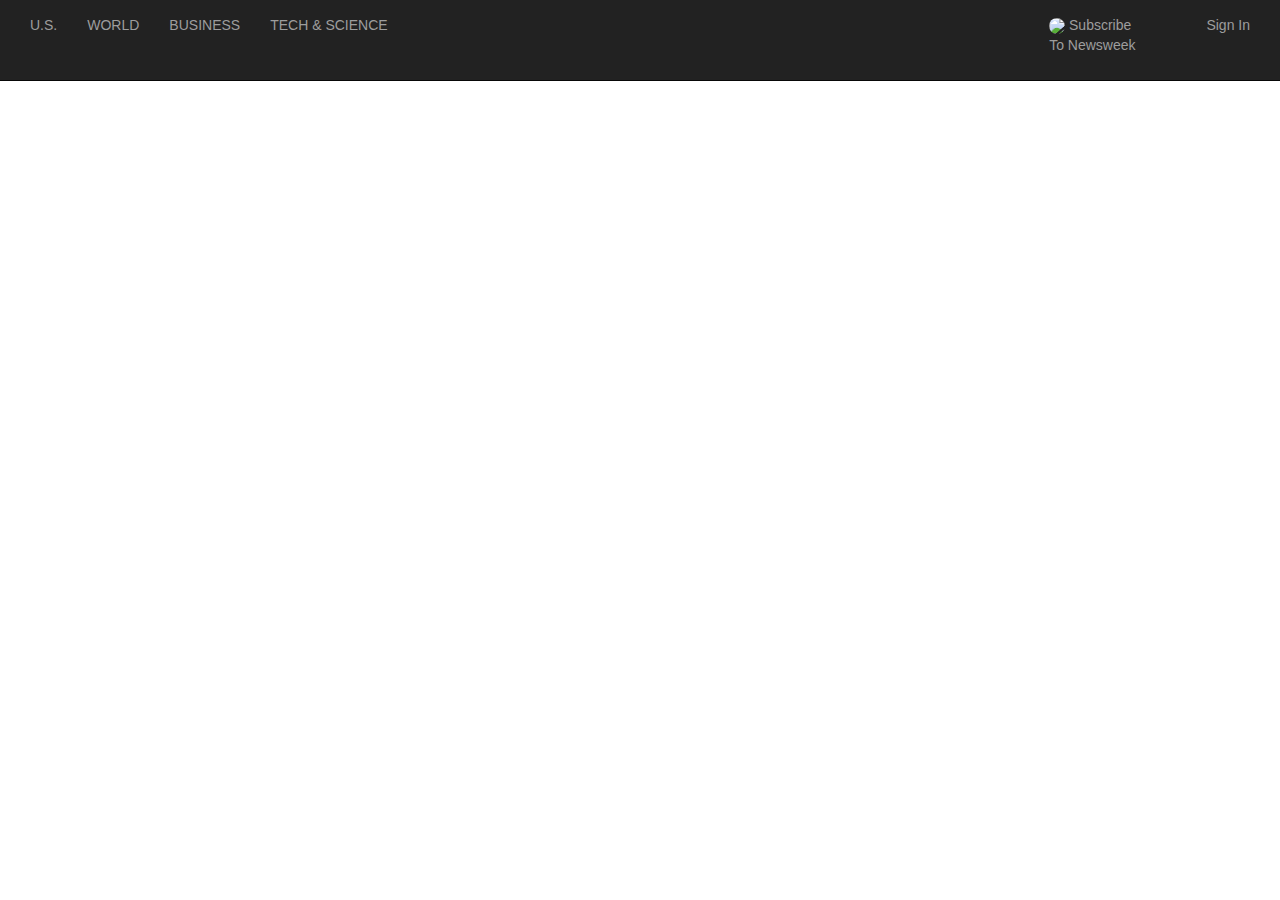
==== index.html @ 99d6cd41 "Create index.html" ====
<!DOCTYPE html>
<html lang="en">
  <!-- Head -->
  <head>
    <title>Newsweek</title>

    <link href="css/bootstrap.min.css" rel="stylesheet">
    <link href="css/navbar.css" rel="stylesheet">
    <link href="css/main.css" rel="stylesheet">
    <link href="css/sidebar.css" rel="stylesheet">
  </head>

  <!-- Body -->
  <body>
    <!-- Navbar -->
    <nav class="topnav navbar navbar-inverse navbar-static-top" role="navigation" id="main-nav">
      <div class="container-fluid">
        <div class="navbar-header hidden-xs">
          <a href="#" class="pull-left">
            <img class="visible-sm visible-lg" src="images/logo/logo_lg.svg" alt="">
            <img class="visible-md" src="images/logo/logo-sm.svg" alt="">
          </a>
        </div>
        <ul class="nav navbar-nav navbar-left nav-items visible-md visible-lg">
          <li><a href="#">U.S.</a></li>
          <li><a href="#">WORLD</a></li>
          <li><a href="#">BUSINESS</a></li>
          <li><a href="#">TECH & SCIENCE</a></li>
          <li><a href="#" class="glyphicon glyphicon-search"></a></li>
        </ul>
        <div id="navbar" class="navbar-collapse collapse">
          <a href="#" class="pull-left">
            <img class="visible-xs" src="images/logo/logo-sm.svg" alt="">
          </a>
          <!-- Smaller Screen Nav Bar -->
          <ul class="nav navbar-nav navbar-right hidden-lg hidden-md">
            <li class="divider-vertical"></li>
            <li class="dropdown dropdown-style">
              <a href="#" id="search-box" class="dropdown-toggle glyphicon glyphicon-search" data-toggle="dropdown"></a>
              <div class="banner-width-set">
              </div>
            </li>
            <li class="divider-vertical"></li>
            <li class="dropdown dropdown-style-sm-hamburger">
              <a href="#" id="hamburger" class="dropdown-toggle glyphicon glyphicon-menu-hamburger" data-toggle="dropdown"></a>
              <div class="banner-width-set">
              </div>
            </li>
          </ul>
          <!-- lg Screen Nav Bar -->
          <ul class="nav navbar-nav navbar-right visible-lg visible-md">
            <li class="divider-vertical"></li>
            <li class="dropdown">
              <a href="#" id="circular-image" class="dropdown-toggle" data-toggle="dropdown">
                <div class="banner-subscribe-to">
                  <div class="wrapper">
                    <p><img class="img-circle" src="images/navbar/nav-bar-img.jpg">
                      <span>Subscribe <br> To Newsweek</span>
                    </p>
                  </div>
                </div>
              </a>
            </li>
            <li class="divider-vertical"></li>
            <li class="dropdown dropdown-style">
              <a href="#" id="map-marker" class="dropdown-toggle glyphicon glyphicon-map-marker" data-toggle="dropdown"></a>
            </li>
            <li class="divider-vertical"></li>
            <li><a href="#">Sign In</a>
              <div class="banner-sign-in">
              </div>
            </li>
          </ul>
        </div>
      </div>
    </nav>

    <div class="container-fluid main-content">
      <div class="row">

        <div>
        <!--Main-->
        </div>

        <div>
        <!--Side Menu-->
        </div>

      </div>
    </div>


    <!-- Bootstrap core JavaScript
    ================================================== -->
    <!-- Placed at the end of the document so the pages load faster -->
    <script src="js/jquery.min.js"></script>
    <script src="js/bootstrap.min.js"></script>
  </body>
</html>
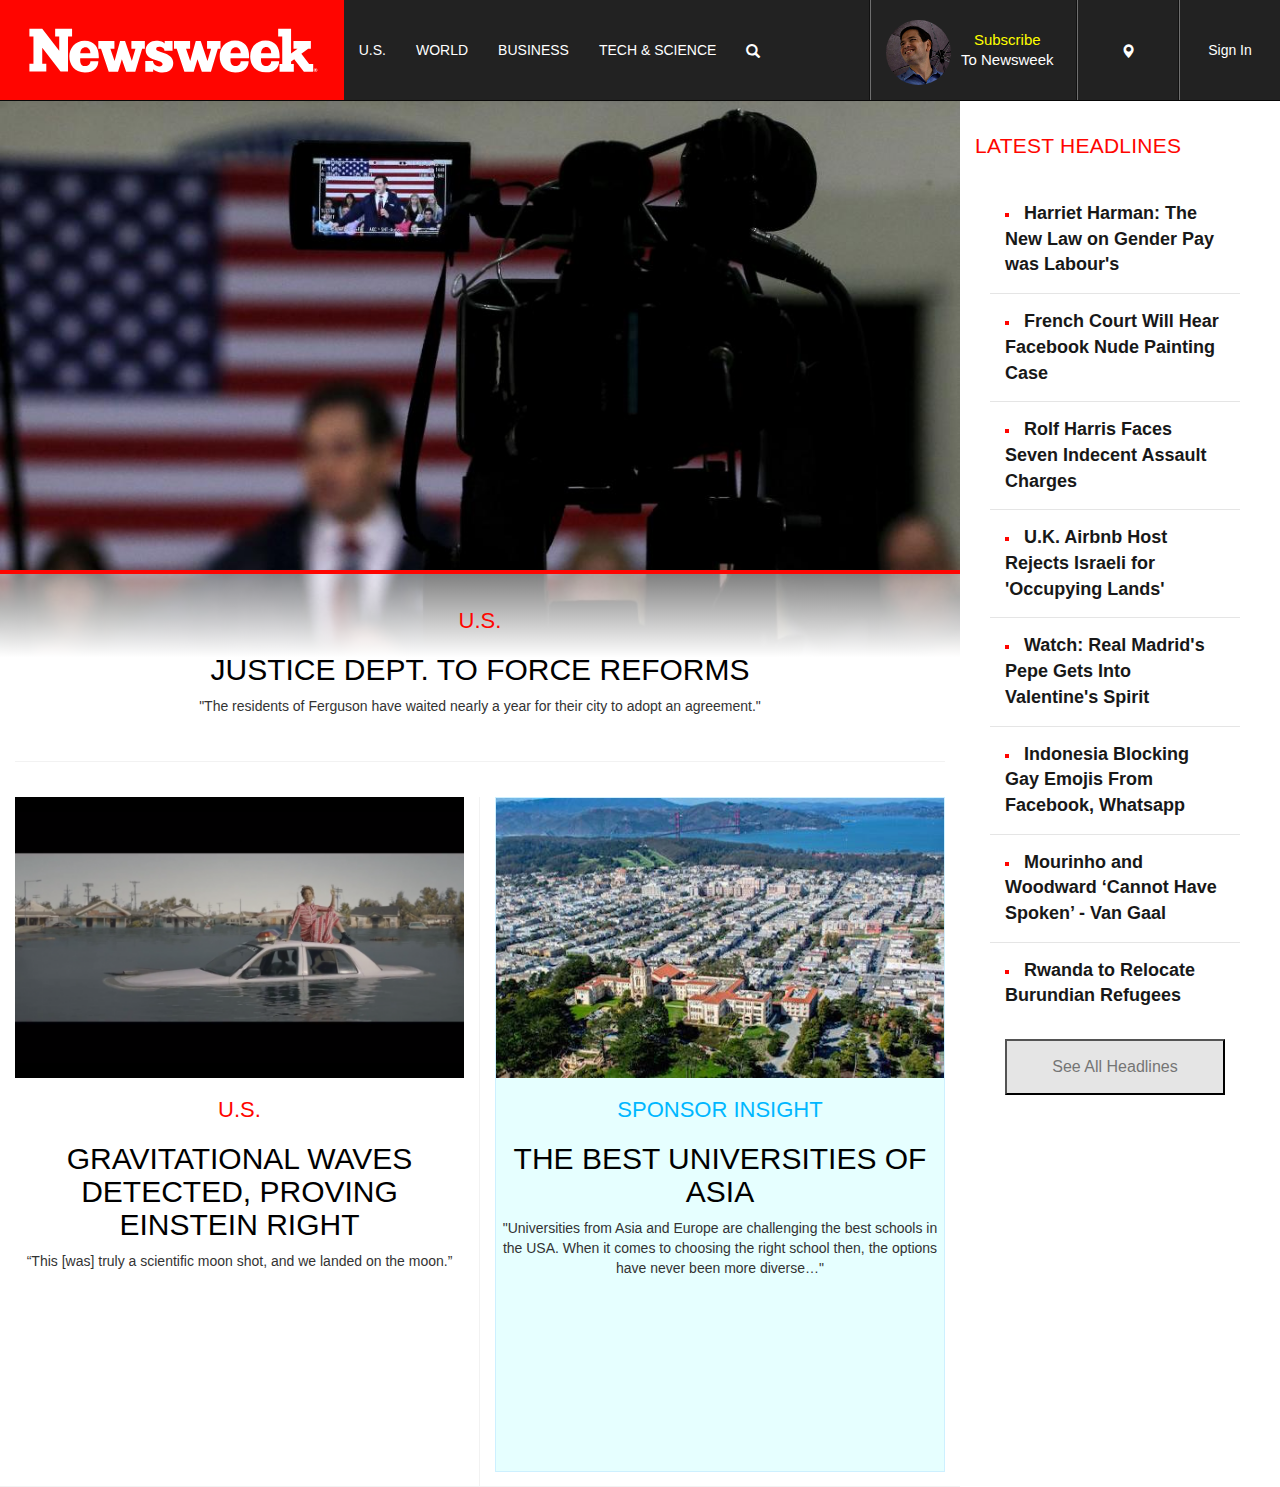
==== commit c0f9fb20: "Update index.html" ====
--- a/index.html
+++ b/index.html
@@ -1,99 +1,310 @@
 <!DOCTYPE html>
-<html lang="en">
-  <!-- Head -->
-  <head>
+<html lang='en'><!-- Head -->
+<head>
+    <meta http-equiv='Content-Type' content='text/html; charset=UTF-8'>
+    <meta charset='utf-8'>
+    <meta http-equiv='X-UA-Compatible' content='IE=edge'>
+    <meta name='viewport' content='width=device-width, initial-scale=1'>
+    <meta name='description' content=''>
+    <meta name='author' content=''>
+    <link rel='icon' href='images/favicon/favicon-32x32.png'>
+
     <title>Newsweek</title>
 
-    <link href="css/bootstrap.min.css" rel="stylesheet">
-    <link href="css/navbar.css" rel="stylesheet">
-    <link href="css/main.css" rel="stylesheet">
-    <link href="css/sidebar.css" rel="stylesheet">
-  </head>
-
-  <!-- Body -->
-  <body>
-    <!-- Navbar -->
-    <nav class="topnav navbar navbar-inverse navbar-static-top" role="navigation" id="main-nav">
-      <div class="container-fluid">
-        <div class="navbar-header hidden-xs">
-          <a href="#" class="pull-left">
-            <img class="visible-sm visible-lg" src="images/logo/logo_lg.svg" alt="">
-            <img class="visible-md" src="images/logo/logo-sm.svg" alt="">
-          </a>
+    <link href='css/bootstrap.min.css' rel='stylesheet'>
+    <link href='css/navbar.css' rel='stylesheet'>
+    <link href='css/main.css' rel='stylesheet'>
+    <link href='css/sidebar.css' rel='stylesheet'>
+</head>
+
+<!-- Body -->
+<body>
+<!-- Navbar -->
+<nav class='topnav navbar navbar-inverse navbar-static-top' role='navigation'>
+    <div class='container-fluid'>
+
+        <div class='navbar-header hidden-xs'>
+            <a href='#' class='pull-left'>
+                <img class='visible-sm visible-lg' src='images/logo/logo_lg.svg' alt=''>
+                <img class='visible-md' src='images/logo/logo-sm.svg' alt=''>
+            </a>
         </div>
-        <ul class="nav navbar-nav navbar-left nav-items visible-md visible-lg">
-          <li><a href="#">U.S.</a></li>
-          <li><a href="#">WORLD</a></li>
-          <li><a href="#">BUSINESS</a></li>
-          <li><a href="#">TECH & SCIENCE</a></li>
-          <li><a href="#" class="glyphicon glyphicon-search"></a></li>
+
+        <ul class='nav navbar-nav navbar-left nav-items visible-md visible-lg'>
+            <li><a href='#'>U.S.</a></li>
+            <li><a href='#'>WORLD</a></li>
+            <li><a href='#'>BUSINESS</a></li>
+            <li><a href='#'>TECH &amp; SCIENCE</a></li>
+            <li><a href='#' class='glyphicon glyphicon-search'></a></li>
         </ul>
-        <div id="navbar" class="navbar-collapse collapse">
-          <a href="#" class="pull-left">
-            <img class="visible-xs" src="images/logo/logo-sm.svg" alt="">
-          </a>
-          <!-- Smaller Screen Nav Bar -->
-          <ul class="nav navbar-nav navbar-right hidden-lg hidden-md">
-            <li class="divider-vertical"></li>
-            <li class="dropdown dropdown-style">
-              <a href="#" id="search-box" class="dropdown-toggle glyphicon glyphicon-search" data-toggle="dropdown"></a>
-              <div class="banner-width-set">
-              </div>
-            </li>
-            <li class="divider-vertical"></li>
-            <li class="dropdown dropdown-style-sm-hamburger">
-              <a href="#" id="hamburger" class="dropdown-toggle glyphicon glyphicon-menu-hamburger" data-toggle="dropdown"></a>
-              <div class="banner-width-set">
-              </div>
-            </li>
-          </ul>
-          <!-- lg Screen Nav Bar -->
-          <ul class="nav navbar-nav navbar-right visible-lg visible-md">
-            <li class="divider-vertical"></li>
-            <li class="dropdown">
-              <a href="#" id="circular-image" class="dropdown-toggle" data-toggle="dropdown">
-                <div class="banner-subscribe-to">
-                  <div class="wrapper">
-                    <p><img class="img-circle" src="images/navbar/nav-bar-img.jpg">
-                      <span>Subscribe <br> To Newsweek</span>
-                    </p>
-                  </div>
+
+        <!-- Smaller Screen Nav Bar -->
+        <div id='navbar' class='navbar-collapse collapse'>
+            <a href='#' class='pull-left'>
+                <img class='visible-xs' src='images/logo/logo-sm.svg' alt=''>
+            </a>
+            <ul class='nav navbar-nav navbar-right hidden-lg hidden-md'>
+                <li class='divider-vertical'></li>
+                <li class='dropdown dropdown-style'>
+                    <a href='#' id='search-box' class='dropdown-toggle glyphicon glyphicon-search'
+                       data-toggle='dropdown'></a>
+                    <div class='banner-width-set'>
+                    </div>
+                    <ul class='dropdown-menu dropdown-menu-lg add-padding'>
+                        <li>
+                            <div class='heading-title'>Search Newsweek</div>
+                        </li>
+                        <li class='divider'></li>
+                        <li id='search textbox'>
+                            <form class='search-form'>
+                                <input type='text' name='mail' class='form-text' placeholder='Search'>
+                            </form>
+                        </li>
+                    </ul>
+                </li>
+                <li class='divider-vertical'></li>
+                <li class='dropdown dropdown-style-sm-hamburger'>
+                    <a href='#' id='hamburger' class='dropdown-toggle glyphicon glyphicon-menu-hamburger'
+                       data-toggle='dropdown'></a>
+                    <div class='banner-width-set'>
+                    </div>
+                    <ul class='dropdown-menu dropdown-menu-lg add-padding'>
+                        <li>
+                            <div class='heading-title'>Topics</div>
+                        </li>
+                        <li class='divider'></li>
+                        <li><h3>U.S.</h3></li>
+                        <li class='divider'></li>
+                        <li><h3>U.S.</h3></li>
+                        <li class='divider'></li>
+                        <li><h3>U.S.</h3></li>
+                        <li class='divider'></li>
+                        <li><h3>U.S.</h3></li>
+                        <li class='divider'></li>
+                        <li><h3>U.S.</h3></li>
+                        <li class='divider'></li>
+                        <li><h3>U.S.</h3></li>
+                        <li id='background-black'>
+                            <div>
+                                <table>
+                                    <tbody>
+                                    <tr>
+                                        <td>
+                                            <a href='#' id='circular-image' class='dropdown-toggle'
+                                               data-toggle='dropdown'>
+                                                <div class='banner-subscribe-to'>
+                                                    <div class='wrapper'>
+                                                        <p><img class='img-circle' src='images/navbar/nav-bar-img.jpg'>
+                                                            <span>Subscribe</span>
+                                                        </p>
+                                                    </div>
+                                                </div>
+                                            </a>
+                                        </td>
+                                        <td>
+                                            <a href='#' id='map-marker'
+                                               class='dropdown-toggle glyphicon glyphicon-map-marker'
+                                               data-toggle='dropdown'></a>
+                                        </td>
+                                        <td><a href='#'>Sign In</a>
+                                        </td>
+                                    </tr>
+                                    </tbody>
+                                </table>
+                            </div>
+                        </li>
+                    </ul>
+                </li>
+            </ul>
+
+            <!-- lg Screen Nav Bar -->
+            <ul class='nav navbar-nav navbar-right visible-lg visible-md'>
+                <li class='divider-vertical'></li>
+                <li class='dropdown'>
+                    <a href='#' id='circular-image' class='dropdown-toggle' data-toggle='dropdown'>
+                        <div class='banner-subscribe-to'>
+                            <div class='wrapper'>
+                                <p><img class='img-circle' src='images/navbar/nav-bar-img.jpg'>
+                                    <span>Subscribe <br> To Newsweek</span>
+                                </p>
+                            </div>
+                        </div>
+                    </a>
+                    <ul class='dropdown-menu dropdown-menu-lg add-padding'>
+                        <li id='dropdown-img'><img class='dropdown-image' src='images/navbar/nav-bar-dropdown-img.jpg'>
+                        </li>
+                        <li>
+                            <div class='text'>
+                                <div class='category'>$14.99</div>
+                                <h3>Print &amp; Digital</h3>
+                                <p>3 Month Trial—Save 85% off cover</p>
+                            </div>
+                            <button class='try' type='button'>Try</button>
+                        </li>
+                        <li class='divider'></li>
+                        <li>
+                            <div class='text'>
+                                <div class='category'>$14.99</div>
+                                <h3>Print &amp; Digital</h3>
+                                <p>3 Month Trial—Save 85% off cover</p>
+                            </div>
+                            <button class='try' type='button'>Try</button>
+                        </li>
+                        <li class='divider'></li>
+                        <li>
+                            <button id='subscription-option' type='button' class='btn'>See All Subscription Options
+                            </button>
+                        </li>
+                        <li class='divider' id='divider-margin-0'></li>
+                        <li id='subscribe-form-li'>
+                            <form class='subscribe-form'>
+                                <h4>Subscribe To The Newsletter</h4>
+                                <input type='text' name='mail' class='form-text' placeholder='Enter Your Email'>
+                                <input name='' type='submit' class='form-submit' value='Sign up'>
+                            </form>
+                        </li>
+                    </ul>
+                </li>
+                <li class='divider-vertical'></li>
+                <li class='dropdown dropdown-style'>
+                    <a href='#' id='map-marker' class='dropdown-toggle glyphicon glyphicon-map-marker'
+                       data-toggle='dropdown'></a>
+                    <div class='banner-width-set'>
+                    </div>
+                    <ul class='dropdown-menu dropdown-menu-lg'>
+                        <li>
+                            <div class='heading-title'>Change Your Edition</div>
+                        </li>
+                        <li class='divider'></li>
+                        <li id='countries'>
+                            <table>
+                                <tbody>
+                                <tr>
+                                    <td>Peter</td>
+                                    <td>Griffin</td>
+                                    <td>Griffin</td>
+                                </tr>
+                                <tr>
+                                    <td>Lois</td>
+                                    <td>Griffin</td>
+                                    <td>Griffin</td>
+                                </tr>
+                                </tbody>
+                            </table>
+                            <img class='dropdown-image' src='images/navbar/nav-bar-map.png'>
+                        </li>
+                    </ul>
+                </li>
+                <li class='divider-vertical'></li>
+                <li><a href='#'>Sign In</a>
+                    <div class='banner-sign-in'>
+                    </div>
+                </li>
+            </ul>
+
+        </div>
+    </div>
+</nav>
+
+<div class='container-fluid main-content'>
+    <div class='row'>
+        <!--Main-->
+        <div class='col-xs-12 col-md-9 main wrapping'>
+            <div class='content-background'>
+                <img src='images/main/main_main.jpg' class='img-responsive'>
+                <div class='info-wrapper'>
+                    <h2 class='category-main'>
+                        <a href='#'>U.S.</a>
+                    </h2>
+                    <h2 class='story'><a href='#'>Justice Dept. To Force Reforms</a></h2>
+                    <div class='summary'>"The residents of Ferguson have waited nearly a year for their city to adopt an
+                        agreement."
+                    </div>
                 </div>
-              </a>
-            </li>
-            <li class="divider-vertical"></li>
-            <li class="dropdown dropdown-style">
-              <a href="#" id="map-marker" class="dropdown-toggle glyphicon glyphicon-map-marker" data-toggle="dropdown"></a>
-            </li>
-            <li class="divider-vertical"></li>
-            <li><a href="#">Sign In</a>
-              <div class="banner-sign-in">
-              </div>
-            </li>
-          </ul>
+            </div>
+
+            <hr class='main-horizontal-divider'>
+
+            <div class='row'>
+                <div class='col-xs-12 col-sm-6 sub-box vertical-divider'>
+                    <img src='images/main/main1.png' class='img-responsive'>
+                    <div class='sub-info'>
+                        <h2 class='category-main'>
+                            <a href='#'>U.S.</a>
+                        </h2>
+                        <h2 class='story'><a href='#'>Gravitational Waves Detected, Proving Einstein Right</a></h2>
+                        <div class='summary'>“This [was] truly a scientific moon shot, and we landed on the moon.”
+                        </div>
+                    </div>
+                </div>
+
+                <div class='col-xs-12 col-sm-6 sub-box' id='sponsor-special'>
+                    <div id='blue-background'>
+                        <img src='images/main/main2.jpg' class='img-responsive'>
+                        <div class='sub-info'>
+                            <h2 class='category-main blue'>
+                                <a href='#'>SPONSOR INSIGHT</a>
+                            </h2>
+                            <h2 class='story'><a href='#'>The Best Universities of Asia</a>
+                            </h2>
+                            <div class='summary'>"Universities from Asia and Europe are challenging the best schools in
+                                the USA. When it comes to choosing the right school then, the options have never been
+                                more diverse…"
+                            </div>
+                        </div>
+                    </div>
+                </div>
+            </div>
         </div>
-      </div>
-    </nav>
-
-    <div class="container-fluid main-content">
-      <div class="row">
-
-        <div>
-        <!--Main-->
+
+        <!--Side Menu-->
+        <div class='sidebar col-xs-12 col-md-3'>
+            <div class='nav nav-sidebar'>
+
+                <div class='grey-background'>
+                    <div class='bullet-list'>
+                        <div class='headlines-title'>
+                            Latest headlines
+                        </div>
+                        <ul id='sidebar-list'>
+                            <li class='bullet'><a class='bullet-a' href='#'>Harriet Harman: The New Law on Gender Pay
+                                was Labour's</a></li>
+                            <li class='bullet'><a class='bullet-a' href='#'>French Court Will Hear Facebook Nude
+                                Painting Case</a></li>
+                            <li class='bullet'><a class='bullet-a' href='#'>Rolf Harris Faces Seven Indecent Assault
+                                Charges</a></li>
+                            <li class='bullet'><a class='bullet-a' href='#'>U.K. Airbnb Host Rejects Israeli for
+                                'Occupying Lands'</a></li>
+                            <li class='bullet'><a class='bullet-a' href='#'>Watch: Real Madrid's Pepe Gets Into
+                                Valentine's Spirit</a></li>
+                            <li class='bullet'><a class='bullet-a' href='#'>Indonesia Blocking Gay Emojis From Facebook,
+                                Whatsapp</a></li>
+                            <li class='bullet'><a class='bullet-a' href='#'>Mourinho and Woodward ‘Cannot Have Spoken’ -
+                                Van Gaal</a></li>
+                            <li class='bullet'><a class='bullet-a' href='#'>Rwanda to Relocate Burundian Refugees</a>
+                            </li>
+                            <li class='bullet'>
+                                <div class='see-all'>
+                                    <button class='see-all-headlines' type='button'>See All Headlines</button>
+                                </div>
+                            </li>
+                        </ul>
+                    </div>
+                </div>
+
+            </div>
+
         </div>
-
-        <div>
-        <!--Side Menu-->
-        </div>
-
-      </div>
     </div>
-
-
-    <!-- Bootstrap core JavaScript
-    ================================================== -->
-    <!-- Placed at the end of the document so the pages load faster -->
-    <script src="js/jquery.min.js"></script>
-    <script src="js/bootstrap.min.js"></script>
-  </body>
-</html>
+</div>
+
+
+<!-- Bootstrap core JavaScript
+================================================== -->
+<!-- Placed at the end of the document so the pages load faster -->
+<script src='js/jquery.min.js'></script>
+<script src='js/bootstrap.min.js'></script>
+
+
+</body>
+</html>--- a/css/navbar.css
+++ b/css/navbar.css
@@ -0,0 +1,135 @@
+/*-- Navbar --*/
+
+.topnav {
+    margin-bottom: 0;
+}
+
+.topnav .container-fluid {
+    padding-left: 0px;
+    padding-right: 0px;
+}
+
+.topnav .pull-left img {
+    height: 100px;
+}
+
+.navbar-inverse .navbar-nav > li > a {
+    color: white;
+}
+
+.navbar-inverse .navbar-nav > li > a:hover {
+    color: #9d9d9d;
+}
+
+.nav li a:not(#circular-image):not(.bullet-a) {
+    line-height: 70px; /*vertically center menu items*/
+    position: relative;
+    display: block;
+    text-align: center;
+}
+
+/* ----------------------- */
+
+/* Subscribe to Newsweek */
+
+.nav li #circular-image {
+    padding-top: 20px;
+    padding-bottom: 20px;
+}
+
+.banner-subscribe-to {
+    width: 175px;
+}
+
+.wrapper {
+    margin: 0 auto;
+}
+
+.banner-subscribe-to p {
+    text-align: center;
+    display: block;
+}
+
+.topnav .img-circle {
+    border-radius: 50%;
+    height: 65px;
+    width: 65px;
+    vertical-align: middle;
+    text-align: left;
+    float: left;
+}
+
+.banner-subscribe-to span {
+    padding-top: 10px;
+    padding-left: 10px;
+    display: table-cell;
+    font-size: 15px;
+    vertical-align: middle;
+}
+
+.banner-subscribe-to span::first-line {
+    color: yellow;
+}
+
+.navbar .divider-vertical {
+    height: 100px;
+    border-right: 1px solid #ffffff;
+    border-left: 1px solid #f2f2f2;
+}
+
+.navbar-inverse .divider-vertical {
+    border-right-color: #6f6f6f;
+    border-left-color: #111111;
+}
+
+.banner-width-set {
+    width: 100px;
+}
+
+/* Sign In */
+
+.banner-sign-in {
+    width: 100px;
+}
+
+/* small screen navbar*/
+
+.navbar-collapse.collapse {
+    display: block !important;
+}
+
+.navbar-collapse {
+    padding-left: 0px;
+    padding-right: 0px;
+}
+
+.navbar-nav > li,
+.navbar-nav {
+    float: left !important;
+}
+
+.navbar-right {
+    float: right !important;
+}
+
+@media (min-width: 768px) {
+    .topnav .navbar-right {
+        margin-right: 0;
+    }
+}
+
+@media (max-width: 767px) {
+    .topnav .container-fluid {
+        padding-left: 15px;
+        padding-right: 15px;
+    }
+
+    .navbar-nav > li > a {
+        padding-top: 15px;
+        padding-bottom: 15px;
+    }
+
+    .navbar-nav {
+        margin: 0 0 0 15px;
+    }
+}
--- a/css/main.css
+++ b/css/main.css
@@ -0,0 +1,157 @@
+/* Main Content */
+
+.main-content {
+    position: relative;
+}
+
+.img-responsive {
+    width: 100%;
+}
+
+.info-wrapper {
+    position: relative;
+}
+
+.category-main {
+    font: 16px;
+    color: #ff0500;
+    text-transform: uppercase;
+    text-align: center;
+}
+
+.content-background {
+    margin-left: -15px;
+    margin-right: -15px;
+    position: relative;
+}
+
+.story {
+    text-transform: uppercase;
+    color: black;
+    text-align: center;
+}
+
+.summary {
+    text-align: center;
+}
+
+a {
+    color: inherit;
+}
+
+.info-wrapper {
+    border-top: 4px solid #ff0500;
+    padding: 15px 30px 25px;
+}
+
+@media only screen and (min-width: 768px) {
+    .info-wrapper {
+        background-image: linear-gradient(
+            to bottom,
+            rgba(255, 255, 255, 0.5) 0,
+            #fff 50%,
+            #fff 100%
+        );
+        position: absolute;
+        bottom: 0;
+        left: 0;
+        right: 0;
+    }
+}
+
+@media only screen and (min-width: 992px) {
+    .category-main {
+        font-size: 22px;
+    }
+}
+
+/* ----------------------- */
+
+/* Main Horizontal Divider- after main pic */
+
+.main-horizontal-divider {
+    border-top: 1px solid #f2f2f2;
+}
+
+/* ----------------------- */
+
+/* Vertical Divider */
+.vertical-divider {
+    border-right: 1px solid #f2f2f2;
+}
+
+@media only screen and (min-width: 768px) {
+    .vertical-divider {
+        height: 600px;
+    }
+}
+
+@media only screen and (min-width: 992px) {
+    .vertical-divider {
+        height: 600px;
+    }
+}
+
+@media only screen and (min-width: 1200px) {
+    .vertical-divider {
+        height: 800px;
+    }
+}
+
+/* ----------------------- */
+
+/* Sub Main Content */
+
+.sub-box {
+    margin-top: 15px;
+    border-bottom: 1px solid #f2f2f2;
+}
+
+.category-main.blue {
+    color: #00b7ff;
+}
+
+#blue-background {
+    border: 1px solid #cdf0ff;
+    background-color: #e6ffff;
+}
+
+@media only screen and (max-width: 767px) {
+    .sub-box {
+        height: 630px;
+    }
+
+    #blue-background {
+        height: 615px;
+    }
+}
+
+@media only screen and (min-width: 768px) {
+    .sub-box {
+        height: 550px;
+    }
+
+    #blue-background {
+        height: 535px;
+    }
+}
+
+@media only screen and (min-width: 992px) {
+    .sub-box {
+        height: 670px;
+    }
+
+    #blue-background {
+        height: 555px;
+    }
+}
+
+@media only screen and (min-width: 1200px) {
+    .sub-box {
+        height: 690px;
+    }
+
+    #blue-background {
+        height: 675px;
+    }
+}
--- a/css/sidebar.css
+++ b/css/sidebar.css
@@ -0,0 +1,103 @@
+/* Sidebar */
+
+.headlines-title {
+    font: 19px;
+    letter-spacing: 0.25px;
+    color: #FF0500;
+    text-transform: uppercase;
+    margin-bottom: 10px;
+    position: relative;
+}
+
+@media only screen and (min-width: 1200px) {
+    .headlines-title {
+        font-size: 21px;
+    }
+}
+
+.bullet-list {
+    padding: 30px 0px;
+}
+
+.bullet {
+    position: relative;
+    padding: 15px 15px 15px 15px;
+    top: 15px;
+    left: -25px;
+    color: #FF0500;
+    list-style-position: inside;
+    list-style-type: square;
+}
+
+.bullet a {
+    font-weight: bold;
+    font-size: 18px;
+    color: #181818;
+}
+
+.bullet-list li {
+    border-top: 1px solid #e5e5e5;
+}
+
+.bullet-list li:first-child {
+    border-top: 0;
+}
+
+.bullet-list li:last-child {
+    list-style-type: none;
+    border-top: 0;
+}
+
+
+.see-all {
+    display: block;
+    text-align: center;
+}
+
+.see-all-headlines {
+    background-color: #e5e5e5;
+    color: #757575;
+    font-size: 16px;
+    line-height: 50px;
+    display: block;
+    text-align: center;
+    width: 100%;
+}
+
+.see-all-headlines:hover {
+    opacity: 0.6;
+}
+
+#sidebar-list {
+    margin-bottom: 40px;
+}
+
+/* ----------------------- */
+
+/* Sidebar small screen version */
+
+@media only screen and (max-width: 992px) {
+    .sidebar {
+        border-top: 1px solid #e5e5e5;
+        background-color: #f7f7f7;
+    }
+
+    .headlines-title {
+        text-align: center;
+        font-size: 21px;
+    }
+
+    .bullet {
+        text-align: center;
+    }
+
+    .see-all-headlines {
+        width: 100%;
+        text-align: center;
+        display: block;
+    }
+}
+
+/* ----------------------- */
+
+
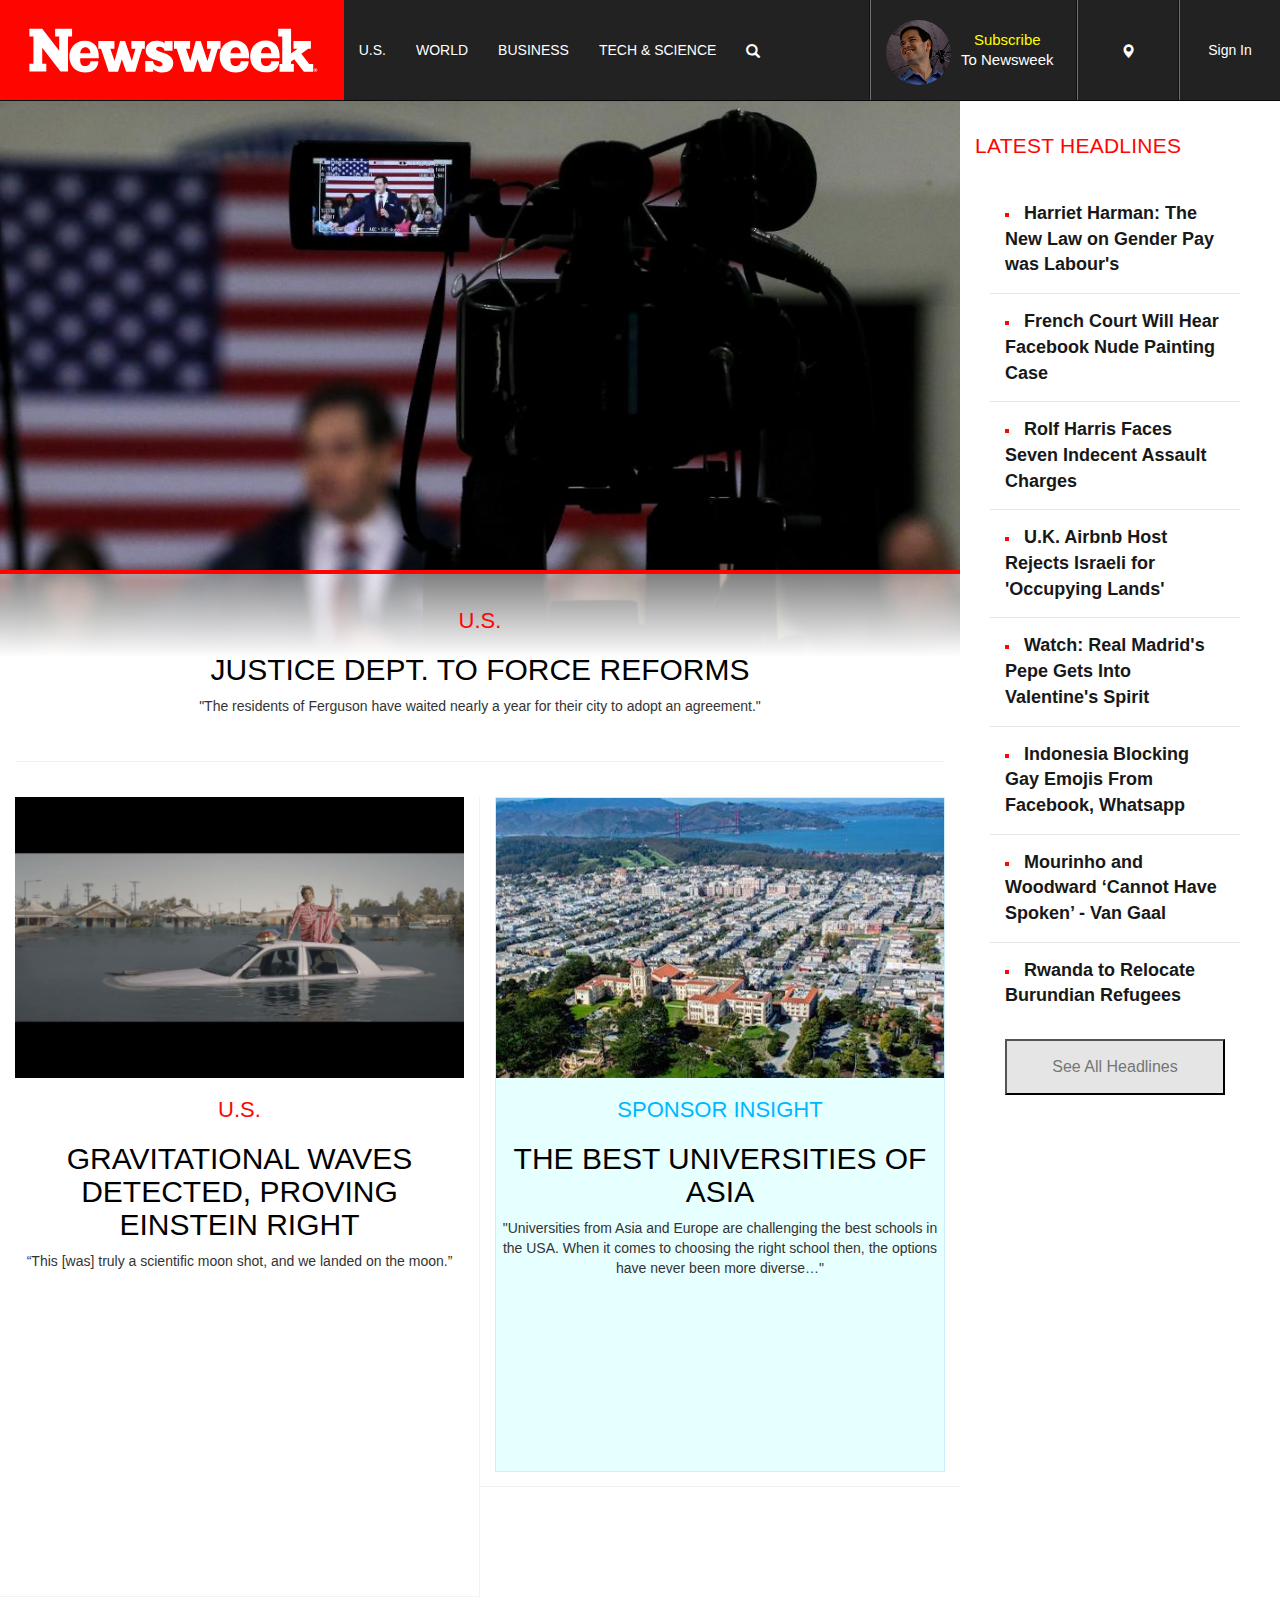
==== commit 34869676: "Update index.html" ====
--- a/index.html
+++ b/index.html
@@ -1,5 +1,5 @@
 <!DOCTYPE html>
-<html lang='en'><!-- Head -->
+<html lang='en'>
 <head>
     <meta http-equiv='Content-Type' content='text/html; charset=UTF-8'>
     <meta charset='utf-8'>
@@ -8,28 +8,22 @@
     <meta name='description' content=''>
     <meta name='author' content=''>
     <link rel='icon' href='images/favicon/favicon-32x32.png'>
-
     <title>Newsweek</title>
-
     <link href='css/bootstrap.min.css' rel='stylesheet'>
     <link href='css/navbar.css' rel='stylesheet'>
     <link href='css/main.css' rel='stylesheet'>
     <link href='css/sidebar.css' rel='stylesheet'>
 </head>
 
-<!-- Body -->
 <body>
-<!-- Navbar -->
 <nav class='topnav navbar navbar-inverse navbar-static-top' role='navigation'>
     <div class='container-fluid'>
-
         <div class='navbar-header hidden-xs'>
             <a href='#' class='pull-left'>
                 <img class='visible-sm visible-lg' src='images/logo/logo_lg.svg' alt=''>
                 <img class='visible-md' src='images/logo/logo-sm.svg' alt=''>
             </a>
         </div>
-
         <ul class='nav navbar-nav navbar-left nav-items visible-md visible-lg'>
             <li><a href='#'>U.S.</a></li>
             <li><a href='#'>WORLD</a></li>
@@ -37,8 +31,6 @@
             <li><a href='#'>TECH &amp; SCIENCE</a></li>
             <li><a href='#' class='glyphicon glyphicon-search'></a></li>
         </ul>
-
-        <!-- Smaller Screen Nav Bar -->
         <div id='navbar' class='navbar-collapse collapse'>
             <a href='#' class='pull-left'>
                 <img class='visible-xs' src='images/logo/logo-sm.svg' alt=''>
@@ -116,8 +108,6 @@
                     </ul>
                 </li>
             </ul>
-
-            <!-- lg Screen Nav Bar -->
             <ul class='nav navbar-nav navbar-right visible-lg visible-md'>
                 <li class='divider-vertical'></li>
                 <li class='dropdown'>
@@ -201,14 +191,12 @@
                     </div>
                 </li>
             </ul>
-
         </div>
     </div>
 </nav>
 
 <div class='container-fluid main-content'>
     <div class='row'>
-        <!--Main-->
         <div class='col-xs-12 col-md-9 main wrapping'>
             <div class='content-background'>
                 <img src='images/main/main_main.jpg' class='img-responsive'>
@@ -222,9 +210,7 @@
                     </div>
                 </div>
             </div>
-
             <hr class='main-horizontal-divider'>
-
             <div class='row'>
                 <div class='col-xs-12 col-sm-6 sub-box vertical-divider'>
                     <img src='images/main/main1.png' class='img-responsive'>
@@ -237,7 +223,6 @@
                         </div>
                     </div>
                 </div>
-
                 <div class='col-xs-12 col-sm-6 sub-box' id='sponsor-special'>
                     <div id='blue-background'>
                         <img src='images/main/main2.jpg' class='img-responsive'>
@@ -257,10 +242,8 @@
             </div>
         </div>
 
-        <!--Side Menu-->
         <div class='sidebar col-xs-12 col-md-3'>
             <div class='nav nav-sidebar'>
-
                 <div class='grey-background'>
                     <div class='bullet-list'>
                         <div class='headlines-title'>
@@ -291,20 +274,12 @@
                         </ul>
                     </div>
                 </div>
-
             </div>
-
         </div>
     </div>
 </div>
 
-
-<!-- Bootstrap core JavaScript
-================================================== -->
-<!-- Placed at the end of the document so the pages load faster -->
 <script src='js/jquery.min.js'></script>
 <script src='js/bootstrap.min.js'></script>
-
-
 </body>
 </html>--- a/css/navbar.css
+++ b/css/navbar.css
@@ -1,62 +1,16 @@
 /*-- Navbar --*/
 
-.topnav {
-    margin-bottom: 0;
-}
-
-.topnav .container-fluid {
-    padding-left: 0px;
-    padding-right: 0px;
-}
-
-.topnav .pull-left img {
-    height: 100px;
-}
-
-.navbar-inverse .navbar-nav > li > a {
-    color: white;
-}
-
-.navbar-inverse .navbar-nav > li > a:hover {
-    color: #9d9d9d;
-}
-
-.nav li a:not(#circular-image):not(.bullet-a) {
-    line-height: 70px; /*vertically center menu items*/
-    position: relative;
-    display: block;
-    text-align: center;
-}
-
-/* ----------------------- */
-
-/* Subscribe to Newsweek */
-
-.nav li #circular-image {
-    padding-top: 20px;
-    padding-bottom: 20px;
+.banner-sign-in {
+    width: 100px;
 }
 
 .banner-subscribe-to {
     width: 175px;
 }
 
-.wrapper {
-    margin: 0 auto;
-}
-
 .banner-subscribe-to p {
     text-align: center;
     display: block;
-}
-
-.topnav .img-circle {
-    border-radius: 50%;
-    height: 65px;
-    width: 65px;
-    vertical-align: middle;
-    text-align: left;
-    float: left;
 }
 
 .banner-subscribe-to span {
@@ -71,28 +25,15 @@
     color: yellow;
 }
 
+.banner-width-set {
+    width: 100px;
+}
+
 .navbar .divider-vertical {
     height: 100px;
     border-right: 1px solid #ffffff;
     border-left: 1px solid #f2f2f2;
 }
-
-.navbar-inverse .divider-vertical {
-    border-right-color: #6f6f6f;
-    border-left-color: #111111;
-}
-
-.banner-width-set {
-    width: 100px;
-}
-
-/* Sign In */
-
-.banner-sign-in {
-    width: 100px;
-}
-
-/* small screen navbar*/
 
 .navbar-collapse.collapse {
     display: block !important;
@@ -101,6 +42,19 @@
 .navbar-collapse {
     padding-left: 0px;
     padding-right: 0px;
+}
+
+.navbar-inverse .divider-vertical {
+    border-right-color: #6f6f6f;
+    border-left-color: #111111;
+}
+
+.navbar-inverse .navbar-nav > li > a {
+    color: white;
+}
+
+.navbar-inverse .navbar-nav > li > a:hover {
+    color: #9d9d9d;
 }
 
 .navbar-nav > li,
@@ -112,6 +66,44 @@
     float: right !important;
 }
 
+.nav li a:not(#circular-image):not(.bullet-a) {
+    line-height: 70px; /*vertically center menu items*/
+    position: relative;
+    display: block;
+    text-align: center;
+}
+
+.nav li #circular-image {
+    padding-top: 20px;
+    padding-bottom: 20px;
+}
+
+.topnav {
+    margin-bottom: 0;
+}
+
+.topnav .container-fluid {
+    padding-left: 0px;
+    padding-right: 0px;
+}
+
+.topnav .img-circle {
+    border-radius: 50%;
+    height: 65px;
+    width: 65px;
+    vertical-align: middle;
+    text-align: left;
+    float: left;
+}
+
+.topnav .pull-left img {
+    height: 100px;
+}
+
+.wrapper {
+    margin: 0 auto;
+}
+
 @media (min-width: 768px) {
     .topnav .navbar-right {
         margin-right: 0;
@@ -119,11 +111,6 @@
 }
 
 @media (max-width: 767px) {
-    .topnav .container-fluid {
-        padding-left: 15px;
-        padding-right: 15px;
-    }
-
     .navbar-nav > li > a {
         padding-top: 15px;
         padding-bottom: 15px;
@@ -132,4 +119,9 @@
     .navbar-nav {
         margin: 0 0 0 15px;
     }
+
+    .topnav .container-fluid {
+        padding-left: 15px;
+        padding-right: 15px;
+    }
 }
--- a/css/main.css
+++ b/css/main.css
@@ -1,22 +1,23 @@
-/* Main Content */
+/* Main */
 
-.main-content {
-    position: relative;
+a {
+    color: inherit;
 }
 
-.img-responsive {
-    width: 100%;
-}
-
-.info-wrapper {
-    position: relative;
+#blue-background {
+    border: 1px solid #cdf0ff;
+    background-color: #e6ffff;
 }
 
 .category-main {
-    font: 16px;
+    font-size: 16px;
     color: #ff0500;
     text-transform: uppercase;
     text-align: center;
+}
+
+.category-main.blue {
+    color: #00b7ff;
 }
 
 .content-background {
@@ -25,26 +26,48 @@
     position: relative;
 }
 
+.info-wrapper {
+    position: relative;
+    border-top: 4px solid #ff0500;
+    padding: 15px 30px 25px;
+}
+
+.img-responsive {
+    width: 100%;
+}
+
+.main-content {
+    position: relative;
+}
+
+.main-horizontal-divider {
+    border-top: 1px solid #f2f2f2;
+}
+
 .story {
     text-transform: uppercase;
     color: black;
     text-align: center;
 }
 
+.sub-box {
+    margin-top: 15px;
+    border-bottom: 1px solid #f2f2f2;
+}
+
 .summary {
     text-align: center;
 }
 
-a {
-    color: inherit;
-}
-
-.info-wrapper {
-    border-top: 4px solid #ff0500;
-    padding: 15px 30px 25px;
+.vertical-divider {
+    border-right: 1px solid #f2f2f2;
 }
 
 @media only screen and (min-width: 768px) {
+    #blue-background {
+        height: 535px;
+    }
+
     .info-wrapper {
         background-image: linear-gradient(
             to bottom,
@@ -57,101 +80,54 @@
         left: 0;
         right: 0;
     }
-}
 
-@media only screen and (min-width: 992px) {
-    .category-main {
-        font-size: 22px;
+    .sub-box {
+        height: 550px;
     }
-}
 
-/* ----------------------- */
-
-/* Main Horizontal Divider- after main pic */
-
-.main-horizontal-divider {
-    border-top: 1px solid #f2f2f2;
-}
-
-/* ----------------------- */
-
-/* Vertical Divider */
-.vertical-divider {
-    border-right: 1px solid #f2f2f2;
-}
-
-@media only screen and (min-width: 768px) {
     .vertical-divider {
         height: 600px;
     }
 }
 
 @media only screen and (min-width: 992px) {
+    #blue-background {
+        height: 555px;
+    }
+
+    .category-main {
+        font-size: 22px;
+    }
+
+    .sub-box {
+        height: 670px;
+    }
+
     .vertical-divider {
         height: 600px;
     }
 }
 
 @media only screen and (min-width: 1200px) {
+    #blue-background {
+        height: 675px;
+    }
+
+    .sub-box {
+        height: 690px;
+    }
+
     .vertical-divider {
         height: 800px;
     }
 }
 
-/* ----------------------- */
+@media only screen and (max-width: 767px) {
+    #blue-background {
+        height: 615px;
+    }
 
-/* Sub Main Content */
-
-.sub-box {
-    margin-top: 15px;
-    border-bottom: 1px solid #f2f2f2;
-}
-
-.category-main.blue {
-    color: #00b7ff;
-}
-
-#blue-background {
-    border: 1px solid #cdf0ff;
-    background-color: #e6ffff;
-}
-
-@media only screen and (max-width: 767px) {
     .sub-box {
         height: 630px;
     }
-
-    #blue-background {
-        height: 615px;
-    }
 }
-
-@media only screen and (min-width: 768px) {
-    .sub-box {
-        height: 550px;
-    }
-
-    #blue-background {
-        height: 535px;
-    }
-}
-
-@media only screen and (min-width: 992px) {
-    .sub-box {
-        height: 670px;
-    }
-
-    #blue-background {
-        height: 555px;
-    }
-}
-
-@media only screen and (min-width: 1200px) {
-    .sub-box {
-        height: 690px;
-    }
-
-    #blue-background {
-        height: 675px;
-    }
-}
--- a/css/sidebar.css
+++ b/css/sidebar.css
@@ -1,30 +1,11 @@
 /* Sidebar */
-
-.headlines-title {
-    font: 19px;
-    letter-spacing: 0.25px;
-    color: #FF0500;
-    text-transform: uppercase;
-    margin-bottom: 10px;
-    position: relative;
-}
-
-@media only screen and (min-width: 1200px) {
-    .headlines-title {
-        font-size: 21px;
-    }
-}
-
-.bullet-list {
-    padding: 30px 0px;
-}
 
 .bullet {
     position: relative;
     padding: 15px 15px 15px 15px;
     top: 15px;
     left: -25px;
-    color: #FF0500;
+    color: #ff0500;
     list-style-position: inside;
     list-style-type: square;
 }
@@ -33,6 +14,10 @@
     font-weight: bold;
     font-size: 18px;
     color: #181818;
+}
+
+.bullet-list {
+    padding: 30px 0px;
 }
 
 .bullet-list li {
@@ -48,6 +33,18 @@
     border-top: 0;
 }
 
+.headlines-title {
+    font: 19px;
+    letter-spacing: 0.25px;
+    color: #ff0500;
+    text-transform: uppercase;
+    margin-bottom: 10px;
+    position: relative;
+}
+
+#sidebar-list {
+    margin-bottom: 40px;
+}
 
 .see-all {
     display: block;
@@ -68,13 +65,11 @@
     opacity: 0.6;
 }
 
-#sidebar-list {
-    margin-bottom: 40px;
+@media only screen and (min-width: 1200px) {
+    .headlines-title {
+        font-size: 21px;
+    }
 }
-
-/* ----------------------- */
-
-/* Sidebar small screen version */
 
 @media only screen and (max-width: 992px) {
     .sidebar {
@@ -97,7 +92,3 @@
         display: block;
     }
 }
-
-/* ----------------------- */
-
-
